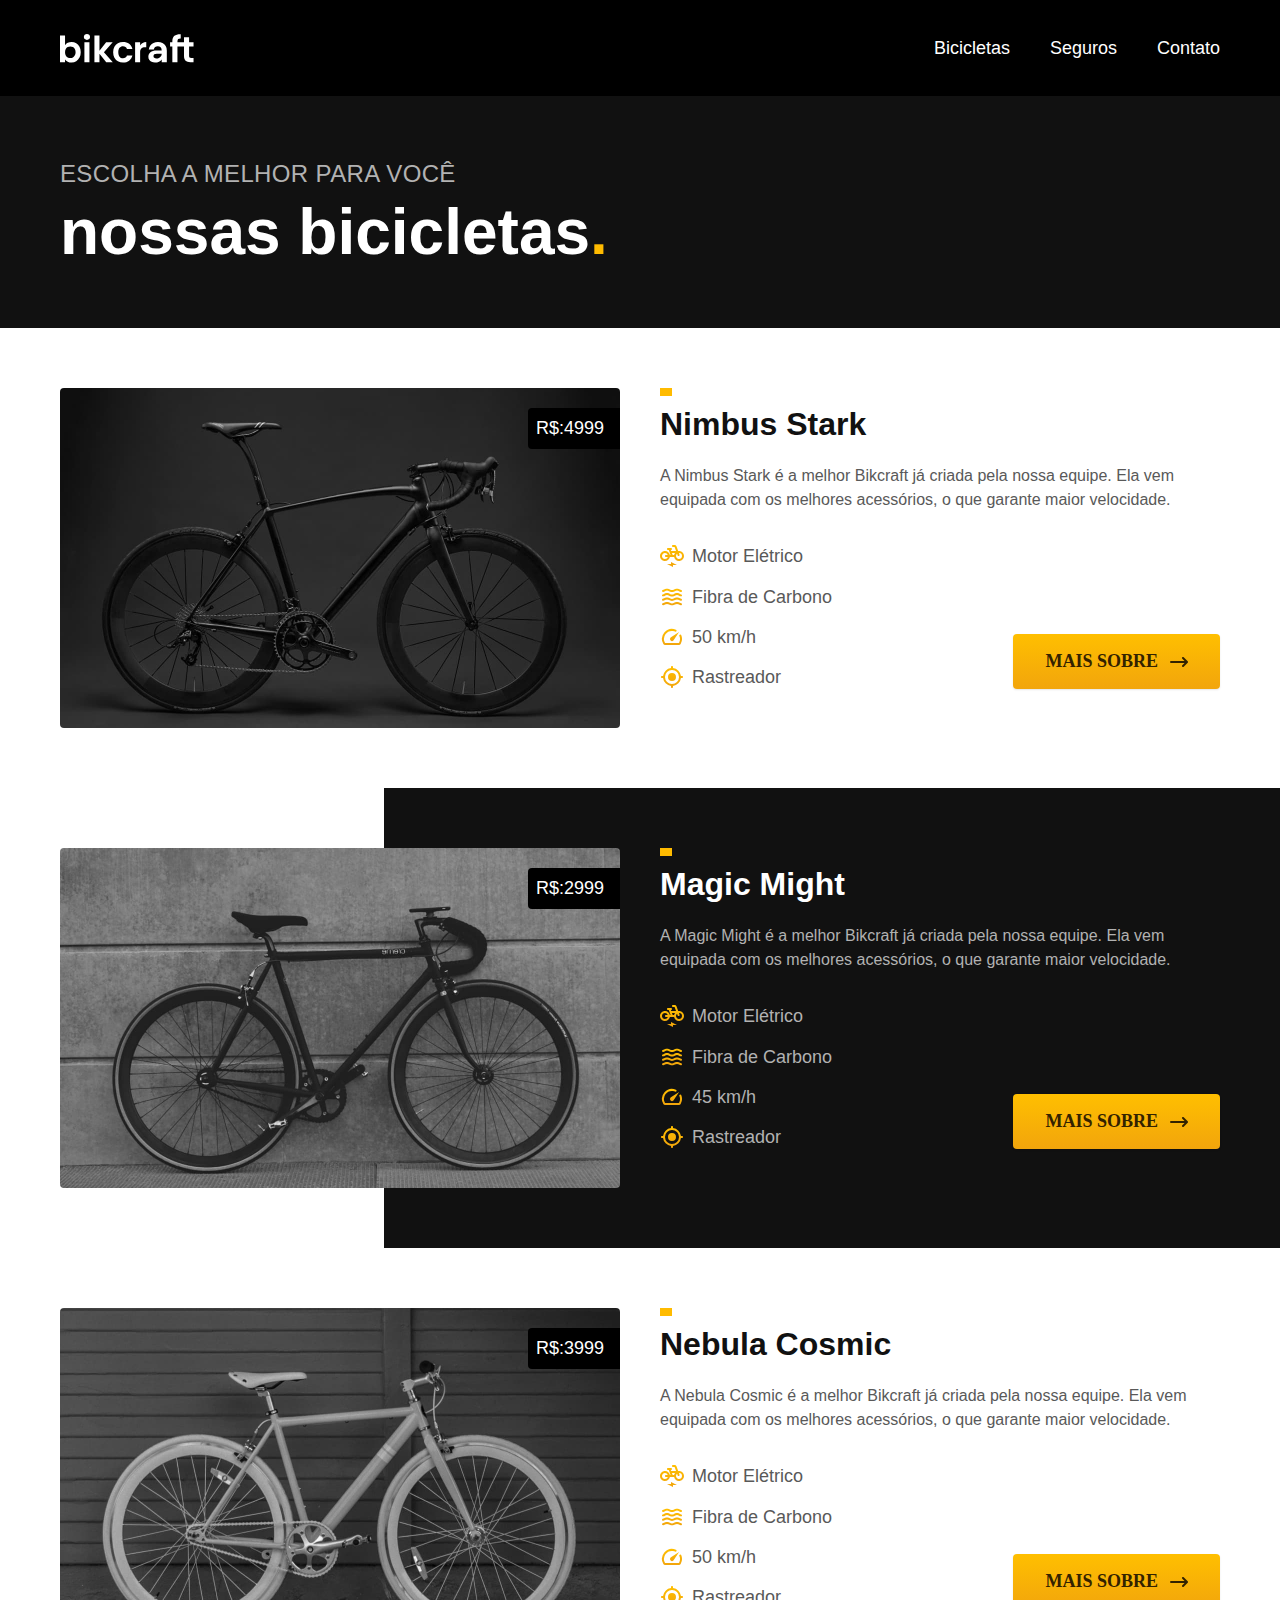
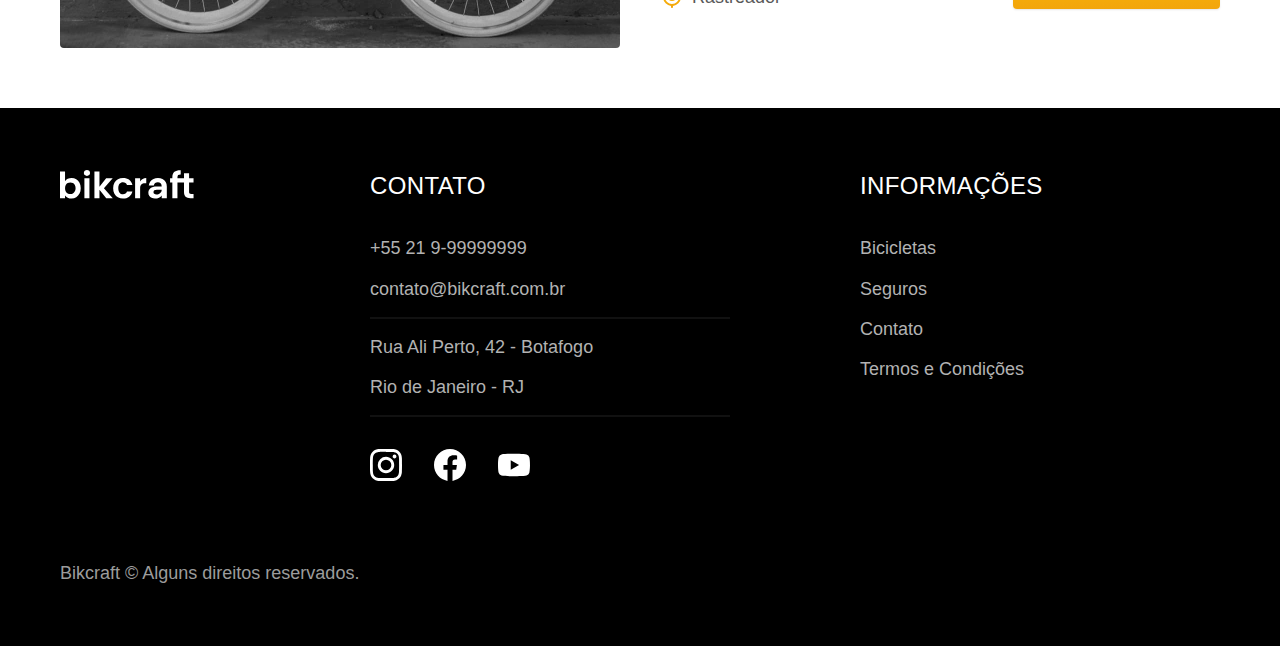
==== bikcraft/bicicletas.html @ 920cb1a2 "Pagina bicicletas" ====
<!DOCTYPE html>
<html lang="pt-br">
<head>
    <title>Bicicletas | BikCraft</title>
    <meta name="description" content="Bicicletas.">
    <meta charset="UTF-8">
    <meta name="viewport" content="width=device-width, initial-scale=1.0">
    <link rel="stylesheet" href="./css/style.css">
    <!--<link rel="preconnect" href="https://fonts.googleapis.com">
    <link rel="preconnect" href="https://fonts.gstatic.com" crossorigin>
    <link href="https://fonts.googleapis.com/css2?family=Poppins:wght@400;600&family=Roboto:wght@400;500&display=swap " rel="stylesheet"> -->
</head>
<body id="bicicletas">
    <header class="header-bg">
        <div class="header container">
            <a href="./">        
                <img src="./img/bikcraft.svg" alt="Bikcraft">
            </a>
            <nav aria-label="primaria">
                <ul class="header-menu font-1-m cor-0">
                    <li><a href="./bicicletas.html">Bicicletas</a></li>
                    <li><a href="./seguros.html">Seguros</a></li>
                    <li><a href="./contato.html">Contato</a></li>
                </ul>
            </nav>
        </div>
    </header>

    <main>
        <div class="titulo-bg">
            <div class="titulo container">
                <p class="font-2-l-b cor-5">Escolha a melhor para você</p>
                <h1 class="font-1-xxl cor-0">nossas bicicletas<span class="cor-p1">.</span></h1>
            </div>
        </div>
        
            <div class="bicicletas container">
                <div class="bicicletas-imagem">
                    <img src="./img/bicicletas/nimbus.jpg" alt="Bicicletas preta">
                    <span class="font-2-m cor-0">R$:4999</span>
                </div>
                <div class="bicicletas-conteudo">
                    <h2 class="font-1-xl">Nimbus Stark</h2>
                    <p class="font-2-s cor-8">A Nimbus Stark é a melhor Bikcraft já criada pela nossa equipe. Ela vem
                    equipada com os melhores acessórios, o que garante maior velocidade.</p>
                    <ul class="font-1-m cor-8">
                        <li><img src="./img/icones/eletrica.svg" alt="">
                        Motor Elétrico
                        </li>
                        <li><img src="./img/icones/carbono.svg" alt="">
                        Fibra de Carbono
                        </li>
                        <li><img src="./img/icones/velocidade.svg" alt="">
                        50 km/h
                        </li>
                        <li><img src="./img/icones/rastreador.svg" alt="">
                        Rastreador
                        </li>
                    </ul>
                    <a class="botao seta" href="./bicicletas/nimbus.html">Mais sobre</a>
                </div>
            </div>

        <div class="bicicletas-bg">
            <div class="bicicletas container">
                <div class="bicicletas-imagem">
                    <img src="./img/bicicletas/magic.jpg" alt="Bicicletas Magic">
                    <span class="font-2-m cor-0">R$:2999</span>
                </div>
                <div class="bicicletas-conteudo">
                    <h2 class="font-1-xl cor-0">Magic Might</h2>
                    <p class="font-2-s cor-5">A Magic Might é a melhor Bikcraft já criada pela nossa equipe. Ela vem
                    equipada com os melhores acessórios, o que garante maior velocidade.</p>
                    <ul class="font-1-m cor-5">
                        <li><img src="./img/icones/eletrica.svg" alt="">
                        Motor Elétrico
                        </li>
                        <li><img src="./img/icones/carbono.svg" alt="">
                        Fibra de Carbono
                        </li>
                        <li><img src="./img/icones/velocidade.svg" alt="">
                        45 km/h
                        </li>
                        <li><img src="./img/icones/rastreador.svg" alt="">
                        Rastreador
                        </li>
                    </ul>
                    <a class="botao seta" href="./bicicletas/magic.html">Mais sobre</a>
                </div>
            </div>
        </div>

            <div class="bicicletas container">
                <div class="bicicletas-imagem">
                    <img src="./img/bicicletas/nebula.jpg" alt="Bicicletas preta">
                    <span class="font-2-m cor-0">R$:3999</span>
                </div>
                <div class="bicicletas-conteudo">
                    <h2 class="font-1-xl">Nebula Cosmic</h2>
                    <p class="font-2-s cor-8">A Nebula Cosmic é a melhor Bikcraft já criada pela nossa equipe. Ela vem
                    equipada com os melhores acessórios, o que garante maior velocidade.</p>
                    <ul class="font-1-m cor-8">
                        <li><img src="./img/icones/eletrica.svg" alt="">
                        Motor Elétrico
                        </li>
                        <li><img src="./img/icones/carbono.svg" alt="">
                        Fibra de Carbono
                        </li>
                        <li><img src="./img/icones/velocidade.svg" alt="">
                        50 km/h
                        </li>
                        <li><img src="./img/icones/rastreador.svg" alt="">
                        Rastreador
                        </li>
                    </ul>
                    <a class="botao seta" href="./bicicletas/nebula.html">Mais sobre</a>
                </div>
            </div>
    </main>

    <footer class="footer-bg">
        <div class="footer container">
            <img src="./img/bikcraft.svg" alt="Bikcraft">
            <div class="footer-contato">
                <h3 class="font-2-l-b cor-0">Contato</h3>
                <ul class="font-2-m cor-5">
                    <li><a href="tel:+5521999999999">+55 21 9-99999999</a></li>
                    <li><a href="mailto:contato@bikcraft.com.br">contato@bikcraft.com.br</a></li>
                    <li>Rua Ali Perto, 42 - Botafogo</li>
                    <li>Rio de Janeiro - RJ</li>
                </ul>
                <div class="footer-redes">
                    <a href="./">
                        <img src="./img/redes/instagram.svg" alt="Instagram">
                    </a>
                    <a href="./">
                        <img src="./img/redes/facebook.svg" alt="Facebook">
                    </a>
                    <a href="./">
                        <img src="./img/redes/youtube.svg" alt="Youtube">
                    </a>
                </div>
            </div>
            <div class="footer-informacoes">
                <h3 class="font-2-l-b cor-0">Informações</h3>
                <nav>
                    <ul class="font-1-m cor-5">
                        <li><a href="./bicicletas.html">Bicicletas</a></li>
                        <li><a href="./seguros.html">Seguros</a></li>
                        <li><a href="./contato.html">Contato</a></li>
                        <li><a href="./termos.html">Termos e Condições</a></li>
                    </ul>
                </nav>
            </div>
            <p class="footer-copy font-2-m cor-6">Bikcraft © Alguns direitos reservados.</p>
        </div>
    </footer>
</body>

</html>
---- bikcraft/css/style.css ----
/* Global */
@import "./global/global.css";
@import "./global/header.css";
@import "./global/footer.css";

/* Home */
@import "./home/introducao.css";
@import "./home/tecnologia.css";
@import "./home/parceiros.css";
@import "./home/depoimento.css";

/* Termos */
@import "./termos/termos.css";

/* Utilidades */
@import "./utilidades/componentes.css";
@import "./utilidades/tipografia.css";
@import "./utilidades/cores.css";

/* Bicicletas */
@import "./bicicletas/bicicletas-lista.css";
@import "./bicicletas/bicicletas.css";

/* seguros */
@import "./seguros/seguros.css";
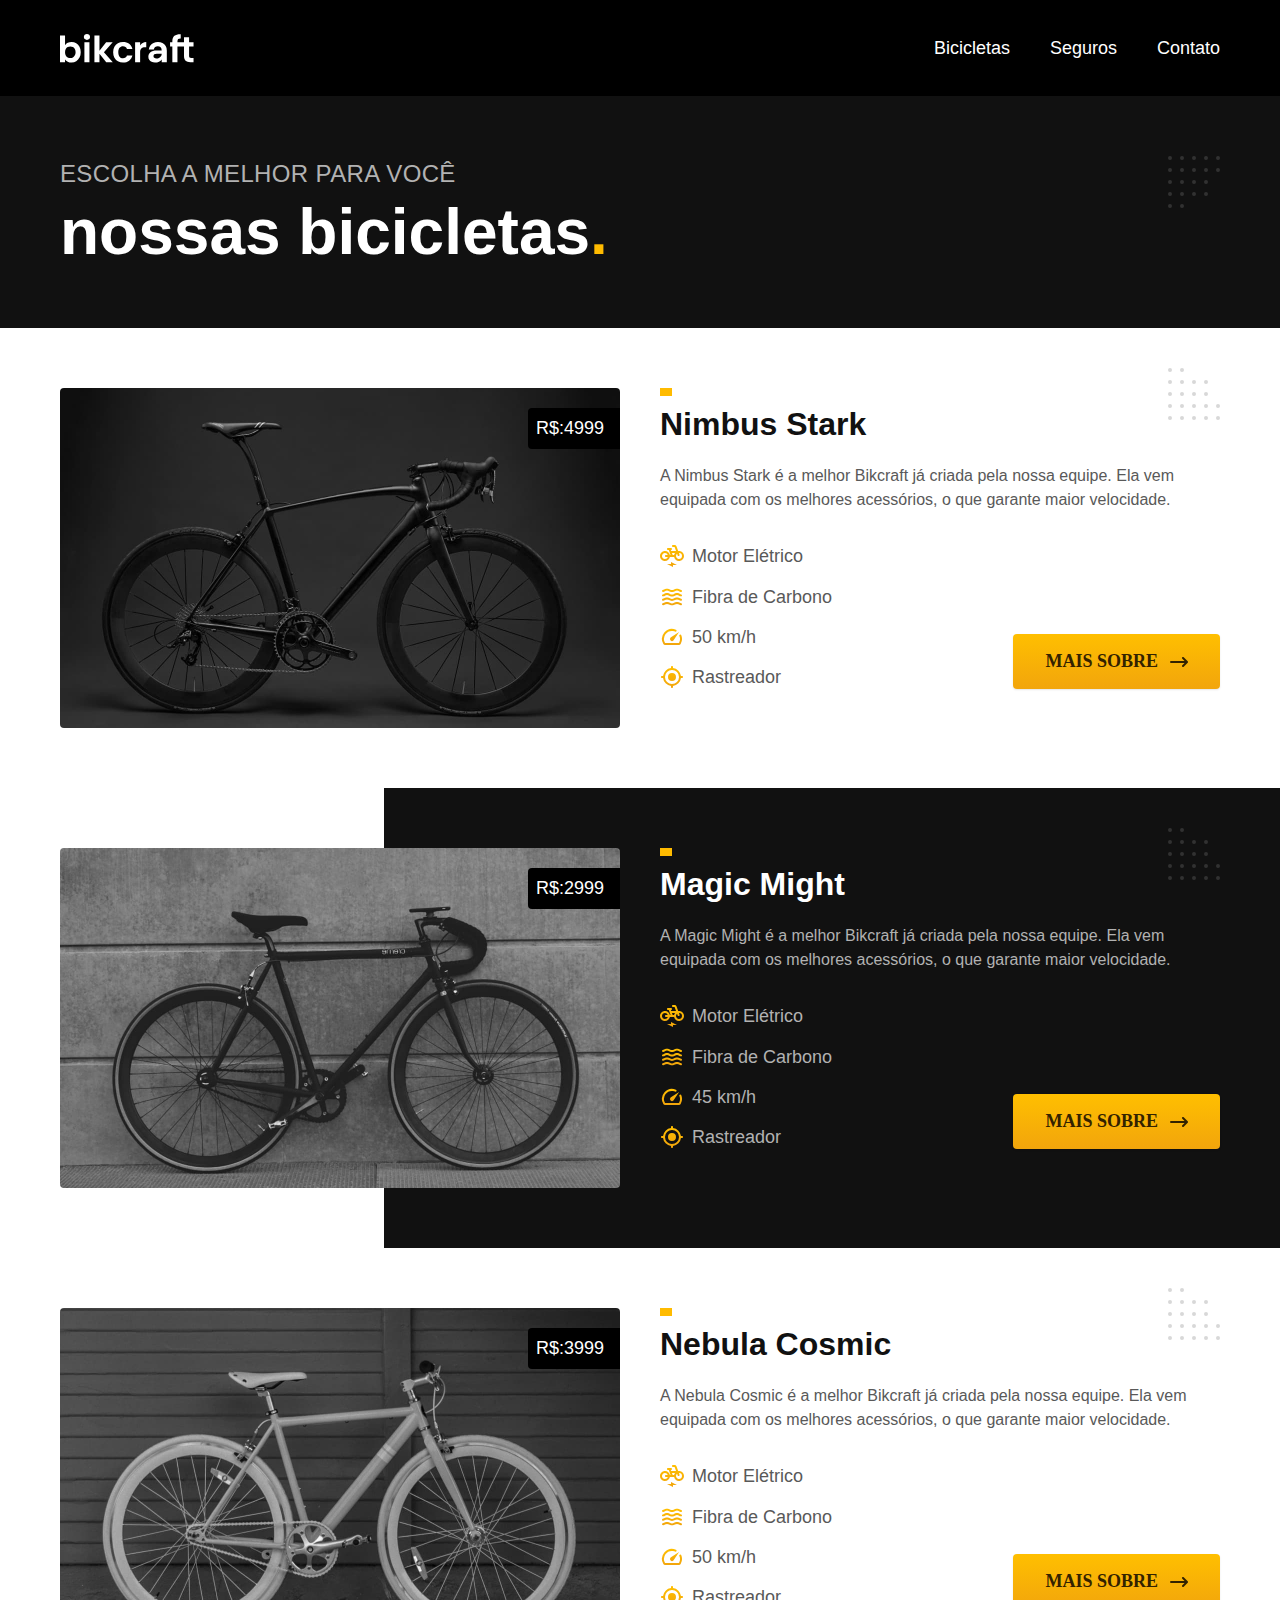
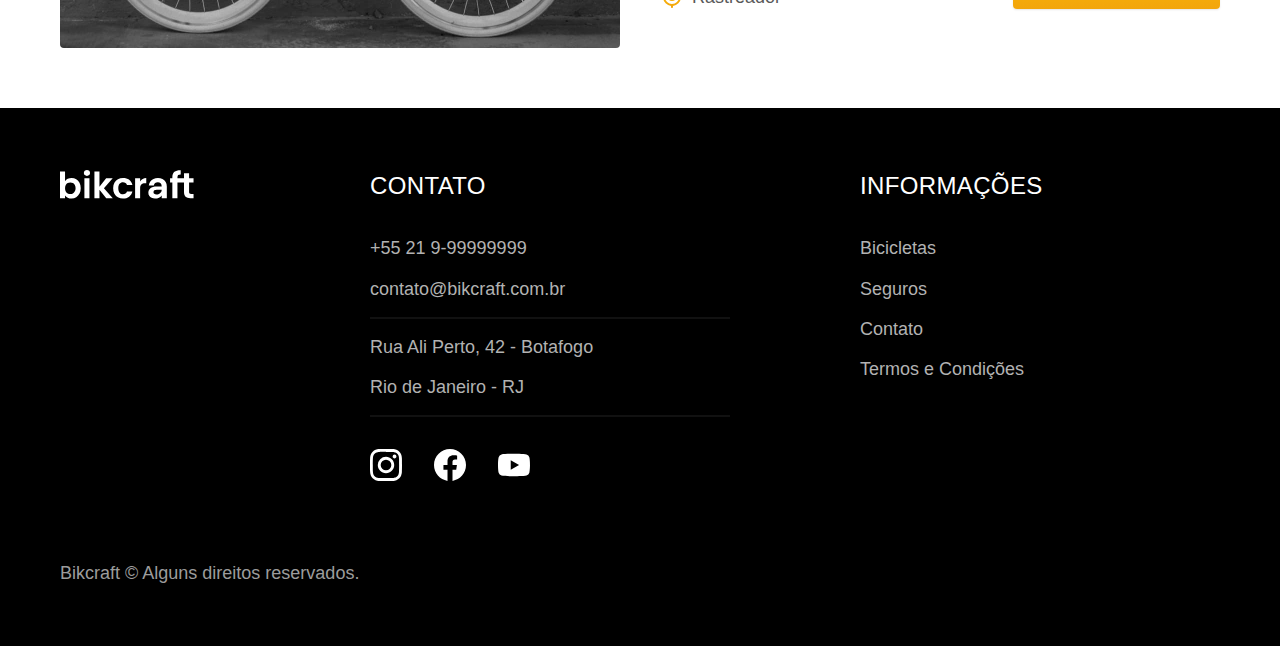
==== commit 2f375bb4: "Pequenos detalhes e otimização" ====
--- a/bikcraft/bicicletas.html
+++ b/bikcraft/bicicletas.html
@@ -5,6 +5,7 @@
     <meta name="description" content="Bicicletas.">
     <meta charset="UTF-8">
     <meta name="viewport" content="width=device-width, initial-scale=1.0">
+        <link rel="preload" href="./css/style.css" as="style">
     <link rel="stylesheet" href="./css/style.css">
     <!--<link rel="preconnect" href="https://fonts.googleapis.com">
     <link rel="preconnect" href="https://fonts.gstatic.com" crossorigin>
--- a/bikcraft/css/style.css
+++ b/bikcraft/css/style.css
@@ -12,10 +12,19 @@
 /* Termos */
 @import "./termos/termos.css";
 
+/* Contato */
+@import "./contato/contato.css";
+@import "./contato/lojas.css";
+
 /* Utilidades */
 @import "./utilidades/componentes.css";
 @import "./utilidades/tipografia.css";
 @import "./utilidades/cores.css";
+@import "./utilidades/formulario.css";
+
+/* Bicicleta */
+@import "./bicicleta/bicicleta.css";
+@import "./bicicleta/seguro.css";
 
 /* Bicicletas */
 @import "./bicicletas/bicicletas-lista.css";
@@ -23,5 +32,8 @@
 
 /* seguros */
 @import "./seguros/seguros.css";
+@import "./seguros/vantagens.css";
+@import "./seguros/perguntas.css";
 
-
+/* orcamento */
+@import "./orcamento/orcamento.css";--- a/bikcraft/css/style.css
+++ b/bikcraft/css/style.css
@@ -12,10 +12,19 @@
 /* Termos */
 @import "./termos/termos.css";
 
+/* Contato */
+@import "./contato/contato.css";
+@import "./contato/lojas.css";
+
 /* Utilidades */
 @import "./utilidades/componentes.css";
 @import "./utilidades/tipografia.css";
 @import "./utilidades/cores.css";
+@import "./utilidades/formulario.css";
+
+/* Bicicleta */
+@import "./bicicleta/bicicleta.css";
+@import "./bicicleta/seguro.css";
 
 /* Bicicletas */
 @import "./bicicletas/bicicletas-lista.css";
@@ -23,5 +32,8 @@
 
 /* seguros */
 @import "./seguros/seguros.css";
+@import "./seguros/vantagens.css";
+@import "./seguros/perguntas.css";
 
-
+/* orcamento */
+@import "./orcamento/orcamento.css";